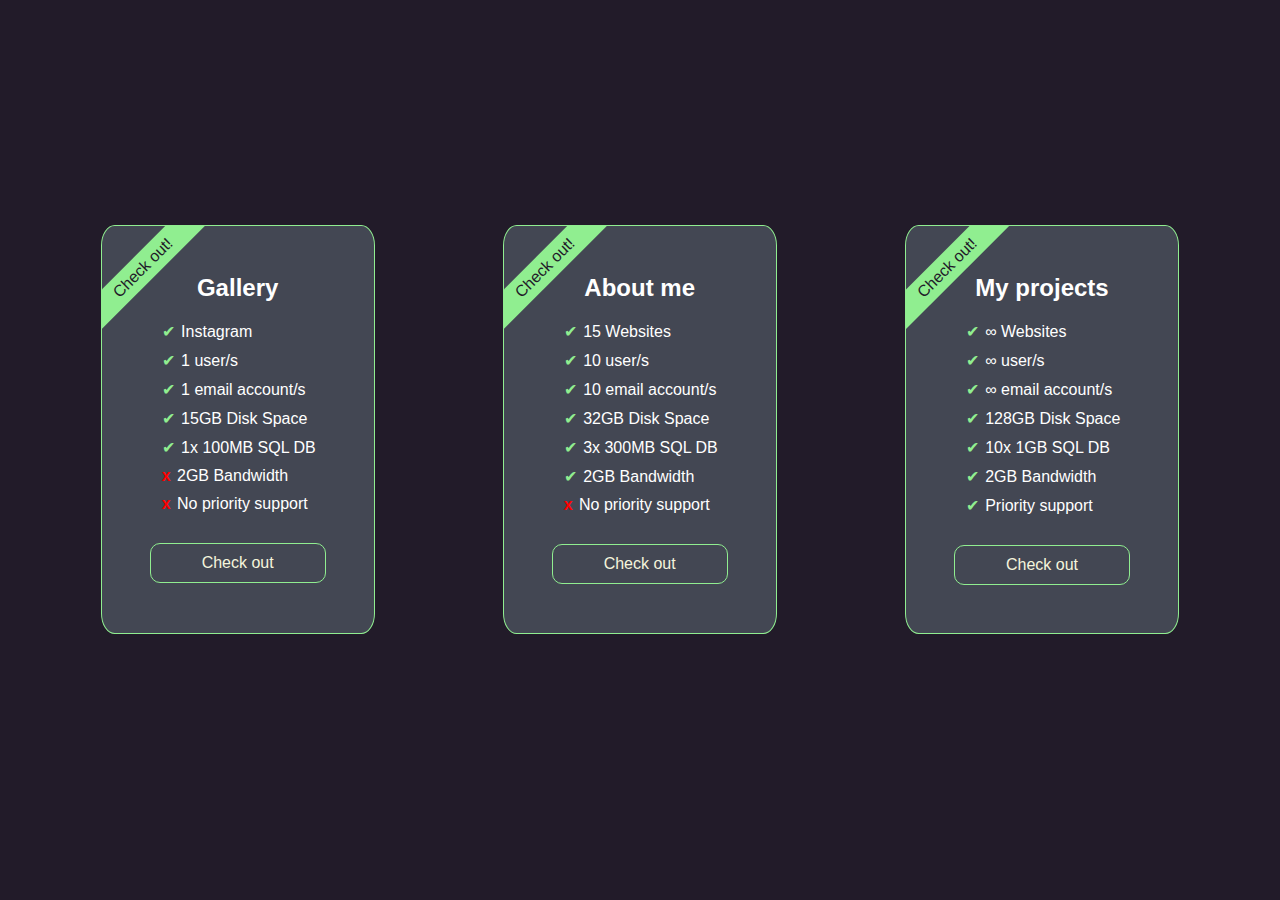
==== index.html @ e3ed6935 "Initial commit" ====
<!DOCTYPE html>
<html lang="en">
<head>
    <meta charset="UTF-8">
    <meta http-equiv="X-UA-Compatible" content="IE=edge">
    <meta name="viewport" content="width=device-width, initial-scale=1.0">
    <link rel="stylesheet" href="style.css">
    <link rel="icon" href="https://cdn.pixabay.com/photo/2016/12/16/16/33/incognito-1911742__340.png">
    <title>Project | EmDablju</title>
    <style>
       
    </style>
</head>
<body>
    
    <div class="offer">
        <div class="plan top">
            <div class="badge">
                <span>Check out!</span>
            </div>
            <h2>Gallery</h2>            
                <ul class="details">
                    <li class="adv">Instagram</li>
                    <li class="adv">1 user/s</li>
                    <li class="adv">1 email account/s</li>
                    <li class="adv">15GB Disk Space</li>
                    <li class="adv">1x 100MB SQL DB</li>
                    <li class="disadv">2GB Bandwidth</li>
                    <li class="disadv">No priority support</li>
                </ul>
                <a href="https://www.instagram.com/3md4bliu/" target="_blank">Check out</a>
        </div>
        <div class="plan top">
            <div class="badge">
                <span>Check out!</span>
            </div>
            <h2>About me</h2>            
                <ul class="details">
                    <li class="adv">15 Websites</li>
                    <li class="adv">10 user/s</li>
                    <li class="adv">10 email account/s</li>
                    <li class="adv">32GB Disk Space</li>
                    <li class="adv">3x 300MB SQL DB</li>
                    <li class="adv">2GB Bandwidth</li>
                    <li class="disadv">No priority support</li>
                </ul>
                <a href="about_me.html">Check out</a>
        </div>
        <div class="plan top">
            <div class="badge">
                <span>Check out!</span>
            </div>
            <h2>My projects</h2>
                <ul class="details">
                    <li class="adv">&#8734 Websites</li>
                    <li class="adv">&#8734 user/s</li>
                    <li class="adv">&#8734 email account/s</li>
                    <li class="adv">128GB Disk Space</li>
                    <li class="adv">10x 1GB SQL DB</li>
                    <li class="adv">2GB Bandwidth</li>
                    <li class="adv">Priority support</li>
                </ul>
                <a href="#">Check out</a>
        </div>
    </div>


</body>
</html>
---- style.css ----
*{
    margin:0;
    padding:0;
    box-sizing: border-box;
    font-family: Arial, Helvetica, sans-serif;
}
body{
    background-color: #221b29;
    color:white;
}
.offer{
    display: flex;
    justify-content: center;
    flex-wrap: wrap;
    gap:10vw;
    transform: translateY(25vh);
}
.plan{
    border-radius: 5%;
    padding:3rem;
    text-align: center;
    background-color: #434753;
    overflow: hidden;
}
.plan:hover{
    transform: scale(1.2);
    transition: 0.5s;
}
.plan:not(:hover){
    transform: scale(1);
    transition: 0.5s;
}
h2{
    margin-bottom: 10px;
    font-size: 1.5rem;
}

.details{
    list-style-type: none;
    margin-top:20px;
    text-align: justify;
}
@media only screen and (max-width: 606px) {
    .plan{
        margin-bottom:5vh;
    }
}
@media only screen and (max-width: 1025px) and (max-height: 1791px) {
    .offer{
        transform: translateY(5vh) scale(0.7);
    }
}
li{
    margin:10px;
}
li:last-child{
    margin-bottom:30px;
}
a{
    display: block;
    text-decoration: none;
    color:beige;
    border: 1px solid lightgreen;
    border-radius: 10px ;
    padding: 10px;
}
a:hover{
    background: linear-gradient(to left, lightgreen 40%, #434753 60%) right;
    background-size: 200%;
    color:black;
    transition: 1s;
}
a:not(:hover){
    background:none;
    color: beige;
    transition: 2s;
}
.adv::before{
    content:"✔ ";
    color:lightgreen;
    padding: 2px;
}
.disadv::before{
    content:"x ";
    font-weight:bolder;
    font-family: Verdana, Geneva, Tahoma, sans-serif;
    color:red;
    padding: 2px;
}
.badge{
    position: relative;
}
.plan.top span{
    position: absolute;
    left:-95px;
    transform: rotateZ(-45deg);
    top:-20px;
    width: 100%;
    padding:5px;
    background-color: lightgreen;
    color:#221b29
}
.top{
    border:1px groove lightgreen;
}
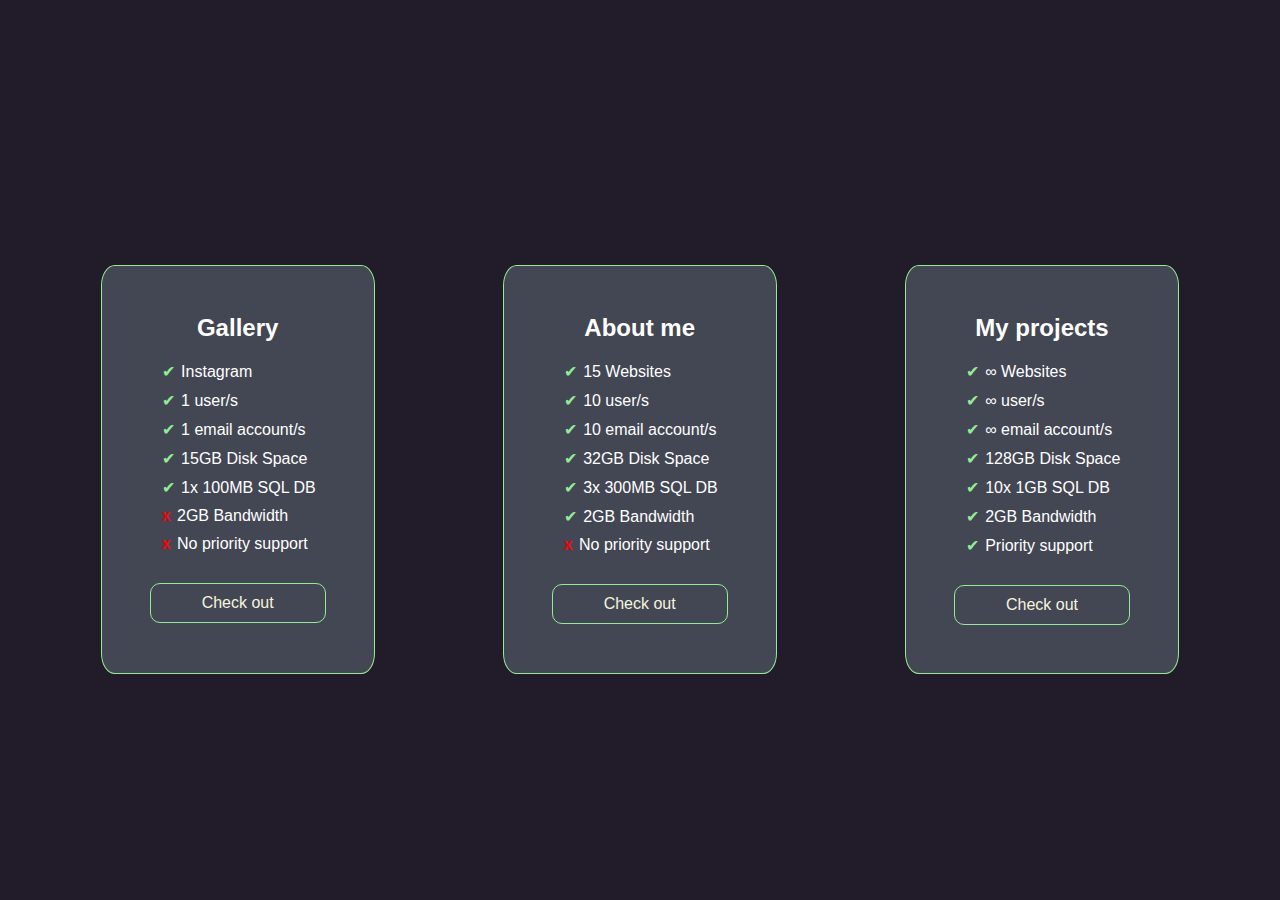
==== commit 0a195ec8: "12.09.2022" ====
--- a/index.html
+++ b/index.html
@@ -7,17 +7,11 @@
     <link rel="stylesheet" href="style.css">
     <link rel="icon" href="https://cdn.pixabay.com/photo/2016/12/16/16/33/incognito-1911742__340.png">
     <title>Project | EmDablju</title>
-    <style>
-       
-    </style>
 </head>
 <body>
-    
+    <div id="clock"></div>
     <div class="offer">
         <div class="plan top">
-            <div class="badge">
-                <span>Check out!</span>
-            </div>
             <h2>Gallery</h2>            
                 <ul class="details">
                     <li class="adv">Instagram</li>
@@ -31,9 +25,6 @@
                 <a href="https://www.instagram.com/3md4bliu/" target="_blank">Check out</a>
         </div>
         <div class="plan top">
-            <div class="badge">
-                <span>Check out!</span>
-            </div>
             <h2>About me</h2>            
                 <ul class="details">
                     <li class="adv">15 Websites</li>
@@ -47,9 +38,6 @@
                 <a href="about_me.html">Check out</a>
         </div>
         <div class="plan top">
-            <div class="badge">
-                <span>Check out!</span>
-            </div>
             <h2>My projects</h2>
                 <ul class="details">
                     <li class="adv">&#8734 Websites</li>
@@ -64,6 +52,6 @@
         </div>
     </div>
 
-
+    <script src="script.js"></script>
 </body>
 </html>--- a/style.css
+++ b/style.css
@@ -87,19 +87,14 @@
     color:red;
     padding: 2px;
 }
-.badge{
-    position: relative;
-}
-.plan.top span{
-    position: absolute;
-    left:-95px;
-    transform: rotateZ(-45deg);
-    top:-20px;
-    width: 100%;
-    padding:5px;
-    background-color: lightgreen;
-    color:#221b29
-}
 .top{
     border:1px groove lightgreen;
 }
+#clock{
+    text-align: center;
+    padding:20px;
+    font-size: 30px;
+    color:beige;
+    position: relative;
+    top: 5vh;
+}
